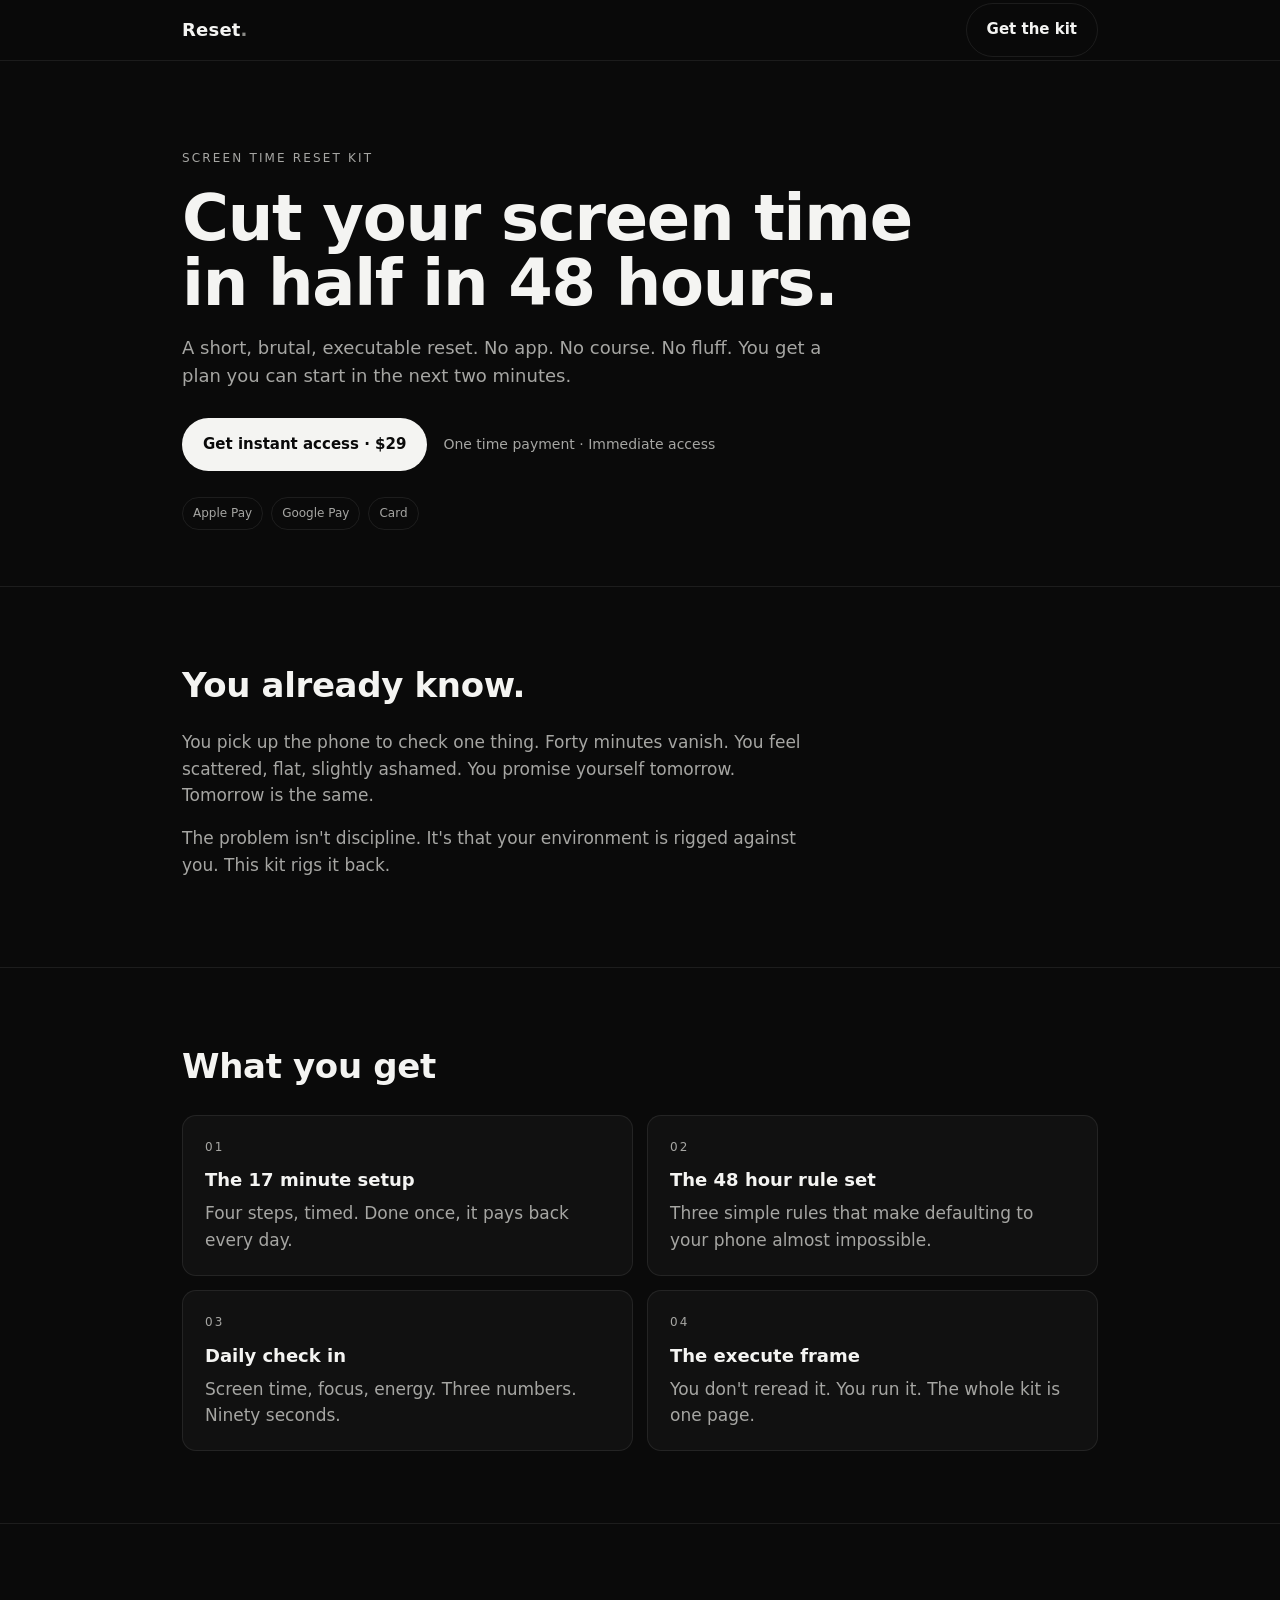
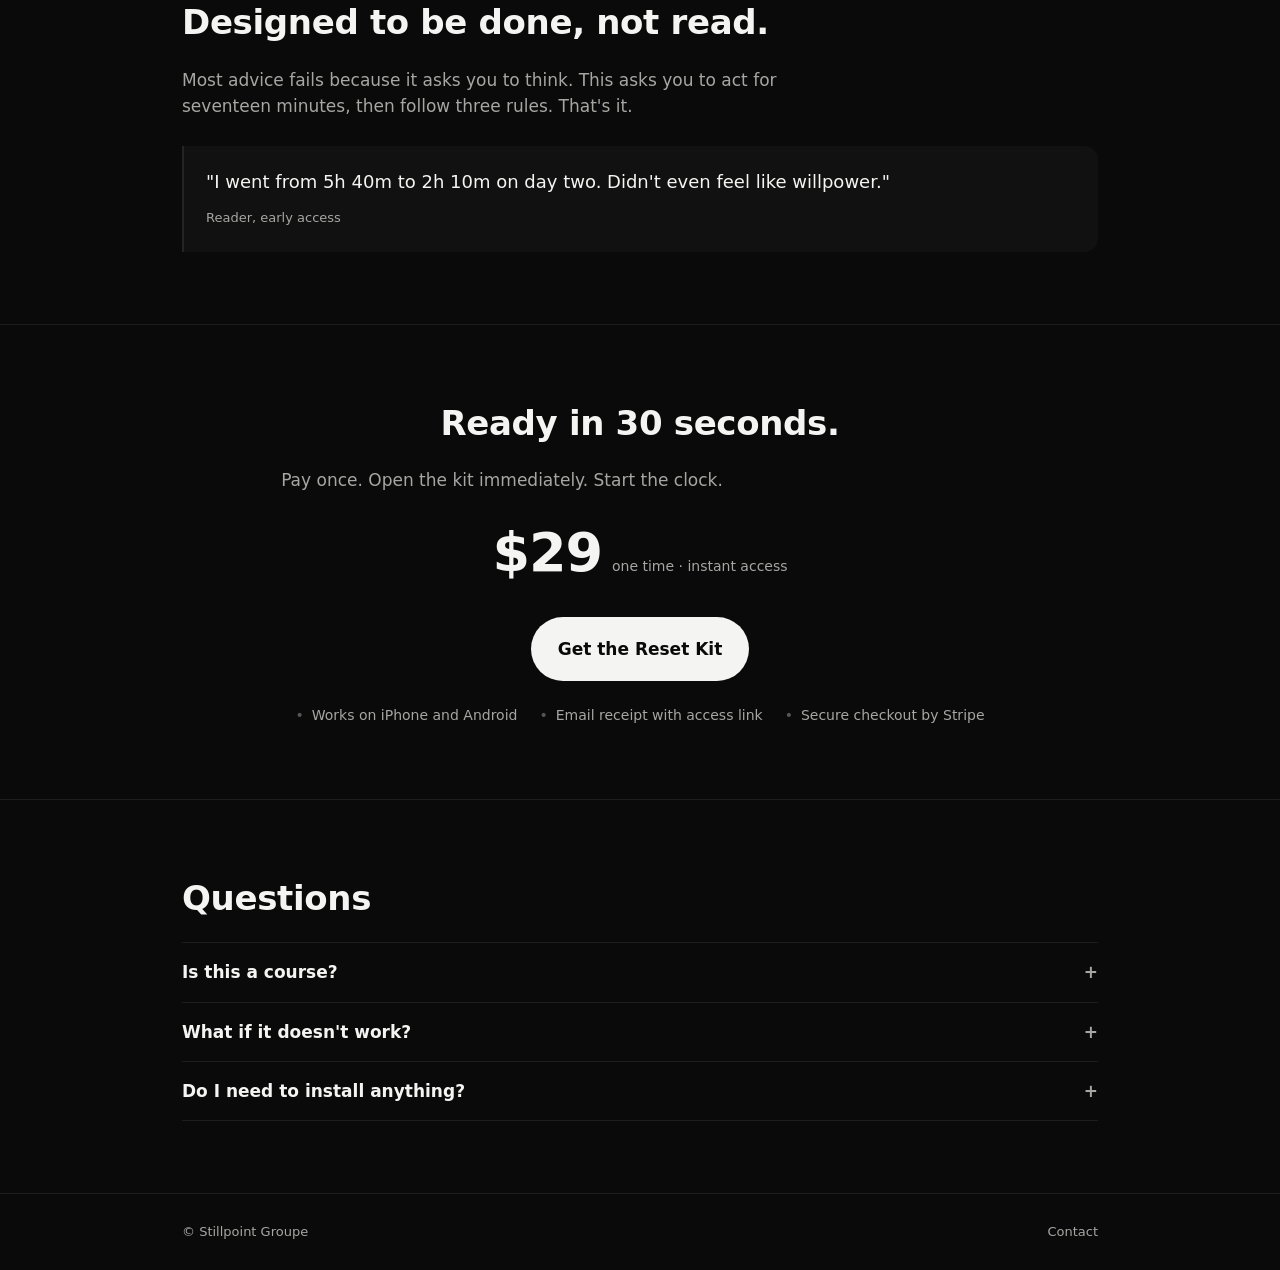
==== index.html @ 8d456a67 "Add files via upload" ====
<!doctype html>
<html lang="en">
<head>
<meta charset="utf-8" />
<meta name="viewport" content="width=device-width,initial-scale=1" />
<title>Screen Time Reset Kit — Cut your screen time in half in 48 hours</title>
<meta name="description" content="Cut your screen time in half in 48 hours. A simple, executable reset. Immediate access for $29." />
<meta name="theme-color" content="#0a0a0a" />
<link rel="preconnect" href="https://fonts.googleapis.com" crossorigin />
<link rel="icon" href="data:image/svg+xml,%3Csvg xmlns='http://www.w3.org/2000/svg' viewBox='0 0 64 64'%3E%3Crect width='64' height='64' rx='14' fill='%230a0a0a'/%3E%3Ctext x='50%25' y='58%25' text-anchor='middle' font-family='system-ui' font-size='34' font-weight='700' fill='%23f5f5f5'%3ER%3C/text%3E%3C/svg%3E" />
<link rel="stylesheet" href="styles.css" />
<meta property="og:title" content="Screen Time Reset Kit" />
<meta property="og:description" content="Cut your screen time in half in 48 hours. Immediate access." />
<meta property="og:type" content="website" />
<meta property="og:url" content="https://reset.stillpointgroupe.com/" />
</head>
<body>
<header class="nav">
  <div class="wrap nav__inner">
    <a class="brand" href="/">Reset<span class="brand__dot">.</span></a>
    <a class="nav__cta btn btn--ghost" data-cta href="#buy">Get the kit</a>
  </div>
</header>

<main>
  <section class="hero">
    <div class="wrap">
      <p class="eyebrow">Screen Time Reset Kit</p>
      <h1 class="hero__title">Cut your screen time<br/>in half in 48 hours.</h1>
      <p class="hero__sub">A short, brutal, executable reset. No app. No course. No fluff. You get a plan you can start in the next two minutes.</p>
      <div class="hero__ctas">
        <a class="btn btn--primary" data-cta href="#buy">Get instant access · $29</a>
        <span class="hero__meta">One time payment · Immediate access</span>
      </div>
      <ul class="pill-row" aria-hidden="true">
        <li>Apple Pay</li>
        <li>Google Pay</li>
        <li>Card</li>
      </ul>
    </div>
  </section>

  <section class="section problem">
    <div class="wrap">
      <h2>You already know.</h2>
      <p class="lead">You pick up the phone to check one thing. Forty minutes vanish. You feel scattered, flat, slightly ashamed. You promise yourself tomorrow. Tomorrow is the same.</p>
      <p class="lead">The problem isn't discipline. It's that your environment is rigged against you. This kit rigs it back.</p>
    </div>
  </section>

  <section class="section what">
    <div class="wrap">
      <h2>What you get</h2>
      <div class="grid">
        <div class="card">
          <div class="card__num">01</div>
          <h3>The 17 minute setup</h3>
          <p>Four steps, timed. Done once, it pays back every day.</p>
        </div>
        <div class="card">
          <div class="card__num">02</div>
          <h3>The 48 hour rule set</h3>
          <p>Three simple rules that make defaulting to your phone almost impossible.</p>
        </div>
        <div class="card">
          <div class="card__num">03</div>
          <h3>Daily check in</h3>
          <p>Screen time, focus, energy. Three numbers. Ninety seconds.</p>
        </div>
        <div class="card">
          <div class="card__num">04</div>
          <h3>The execute frame</h3>
          <p>You don't reread it. You run it. The whole kit is one page.</p>
        </div>
      </div>
    </div>
  </section>

  <section class="section proof">
    <div class="wrap">
      <h2>Designed to be done, not read.</h2>
      <p class="lead">Most advice fails because it asks you to think. This asks you to act for seventeen minutes, then follow three rules. That's it.</p>
      <blockquote class="quote">
        <p>"I went from 5h 40m to 2h 10m on day two. Didn't even feel like willpower."</p>
        <cite>Reader, early access</cite>
      </blockquote>
    </div>
  </section>

  <section id="buy" class="section buy">
    <div class="wrap buy__inner">
      <h2>Ready in 30 seconds.</h2>
      <p class="lead">Pay once. Open the kit immediately. Start the clock.</p>
      <div class="price">
        <span class="price__amount">$29</span>
        <span class="price__note">one time · instant access</span>
      </div>
      <a class="btn btn--primary btn--lg" data-cta href="#">Get the Reset Kit</a>
      <ul class="bullets">
        <li>Works on iPhone and Android</li>
        <li>Email receipt with access link</li>
        <li>Secure checkout by Stripe</li>
      </ul>
    </div>
  </section>

  <section class="section faq">
    <div class="wrap">
      <h2>Questions</h2>
      <details><summary>Is this a course?</summary><p>No. It's a single page of instructions. You'll finish reading it before you finish your coffee.</p></details>
      <details><summary>What if it doesn't work?</summary><p>Email us within 7 days and we'll refund you. No arguments.</p></details>
      <details><summary>Do I need to install anything?</summary><p>One optional app (Opal or Freedom). Everything else uses settings already on your phone.</p></details>
    </div>
  </section>
</main>

<footer class="foot">
  <div class="wrap foot__inner">
    <span>© Stillpoint Groupe</span>
    <span class="foot__links">
      <a href="mailto:hello@stillpointgroupe.com">Contact</a>
    </span>
  </div>
</footer>

<script>
  // Single Stripe payment link for every CTA on the page.
  // Replace STRIPE_PAYMENT_LINK with the real link from Stripe, e.g. https://buy.stripe.com/XXXXXXXXXXXX
  var STRIPE_PAYMENT_LINK = "https://buy.stripe.com/eVq28s4EZ52nftAbla6sw00";

  document.addEventListener("click", function (e) {
    var el = e.target.closest("[data-cta]");
    if (!el) return;
    e.preventDefault();
    window.location.href = STRIPE_PAYMENT_LINK;
  });
</script>
</body>
</html>
---- styles.css ----
:root{
  --bg:#0a0a0a;
  --bg-2:#111;
  --fg:#f4f4f2;
  --muted:#a6a6a3;
  --line:rgba(255,255,255,.08);
  --accent:#f4f4f2;
  --accent-ink:#0a0a0a;
  --radius:14px;
  --maxw:960px;
  --ease:cubic-bezier(.2,.7,.2,1);
}
*{box-sizing:border-box}
html,body{margin:0;padding:0;background:var(--bg);color:var(--fg);}
html{scroll-behavior:smooth}
body{
  font-family: ui-sans-serif, system-ui, "Inter", "Segoe UI", Roboto, Helvetica, Arial, sans-serif;
  font-size:17px;
  line-height:1.55;
  -webkit-font-smoothing:antialiased;
  text-rendering:optimizeLegibility;
}
img,svg{max-width:100%;display:block}
a{color:inherit;text-decoration:none}
.wrap{max-width:var(--maxw);margin:0 auto;padding:0 22px}

/* Nav */
.nav{position:sticky;top:0;z-index:10;background:rgba(10,10,10,.72);backdrop-filter:saturate(140%) blur(10px);border-bottom:1px solid var(--line)}
.nav__inner{display:flex;align-items:center;justify-content:space-between;height:60px}
.brand{font-weight:700;letter-spacing:.2px;font-size:18px}
.brand__dot{color:#8a8a86}

/* Buttons */
.btn{
  display:inline-flex;align-items:center;justify-content:center;gap:8px;
  padding:14px 20px;border-radius:999px;font-weight:600;font-size:15px;
  transition:transform .15s var(--ease), background .2s var(--ease), color .2s var(--ease), border-color .2s var(--ease);
  cursor:pointer;border:1px solid transparent;
}
.btn:active{transform:translateY(1px)}
.btn--primary{background:var(--accent);color:var(--accent-ink)}
.btn--primary:hover{background:#fff}
.btn--ghost{border-color:var(--line);color:var(--fg)}
.btn--ghost:hover{border-color:rgba(255,255,255,.25)}
.btn--lg{padding:18px 26px;font-size:17px}

/* Hero */
.hero{padding:88px 0 56px;border-bottom:1px solid var(--line)}
.eyebrow{color:var(--muted);text-transform:uppercase;letter-spacing:.18em;font-size:12px;margin:0 0 18px}
.hero__title{font-size:clamp(38px,6vw,64px);line-height:1.02;letter-spacing:-.02em;margin:0 0 18px;font-weight:700}
.hero__sub{color:var(--muted);max-width:640px;font-size:18px;margin:0 0 28px}
.hero__ctas{display:flex;align-items:center;gap:16px;flex-wrap:wrap;margin-bottom:26px}
.hero__meta{color:var(--muted);font-size:14px}
.pill-row{list-style:none;padding:0;margin:0;display:flex;gap:8px;flex-wrap:wrap}
.pill-row li{font-size:12px;color:var(--muted);border:1px solid var(--line);padding:6px 10px;border-radius:999px}

/* Sections */
.section{padding:72px 0;border-bottom:1px solid var(--line)}
.section h2{font-size:clamp(26px,3.2vw,34px);letter-spacing:-.01em;margin:0 0 18px;font-weight:700}
.lead{color:var(--muted);font-size:17px;max-width:640px}

/* Grid cards */
.grid{display:grid;grid-template-columns:repeat(2,minmax(0,1fr));gap:14px;margin-top:22px}
.card{background:var(--bg-2);border:1px solid var(--line);border-radius:var(--radius);padding:22px}
.card__num{color:var(--muted);font-size:12px;letter-spacing:.18em;margin-bottom:10px}
.card h3{margin:0 0 6px;font-size:18px}
.card p{margin:0;color:var(--muted)}
@media (max-width:640px){.grid{grid-template-columns:1fr}}

/* Quote */
.quote{margin:26px 0 0;padding:22px;border-left:2px solid var(--line);background:var(--bg-2);border-radius:0 var(--radius) var(--radius) 0}
.quote p{margin:0 0 8px;font-size:18px}
.quote cite{color:var(--muted);font-style:normal;font-size:13px}

/* Buy */
.buy__inner{text-align:center}
.price{display:flex;align-items:baseline;justify-content:center;gap:10px;margin:14px 0 22px}
.price__amount{font-size:54px;font-weight:700;letter-spacing:-.02em}
.price__note{color:var(--muted);font-size:14px}
.bullets{list-style:none;padding:0;margin:24px auto 0;color:var(--muted);display:flex;gap:22px;flex-wrap:wrap;justify-content:center;font-size:14px}
.bullets li::before{content:"•";margin-right:8px;color:#555}

/* FAQ */
.faq details{border-top:1px solid var(--line);padding:16px 0}
.faq details:last-of-type{border-bottom:1px solid var(--line)}
.faq summary{cursor:pointer;font-weight:600;list-style:none}
.faq summary::-webkit-details-marker{display:none}
.faq summary::after{content:"+";float:right;color:var(--muted)}
.faq details[open] summary::after{content:"–"}
.faq details p{color:var(--muted);margin:10px 0 0}

/* Footer */
.foot{padding:28px 0;color:var(--muted);font-size:13px}
.foot__inner{display:flex;justify-content:space-between;align-items:center}
.foot__links a:hover{color:var(--fg)}

/* Start page */
.start{padding:72px 0 96px}
.start h1{font-size:clamp(32px,4.4vw,46px);letter-spacing:-.02em;margin:0 0 10px}
.start__sub{color:var(--muted);margin:0 0 28px;max-width:600px}
.step{border-top:1px solid var(--line);padding:22px 0}
.step:last-child{border-bottom:1px solid var(--line)}
.step__tag{color:var(--muted);font-size:12px;letter-spacing:.18em;text-transform:uppercase;margin-bottom:6px}
.step h2{margin:0 0 10px;font-size:22px}
.step ul{margin:6px 0 0 18px;padding:0;color:var(--fg)}
.step ul li{margin:4px 0}
.final{margin-top:28px;font-size:20px;font-weight:600}
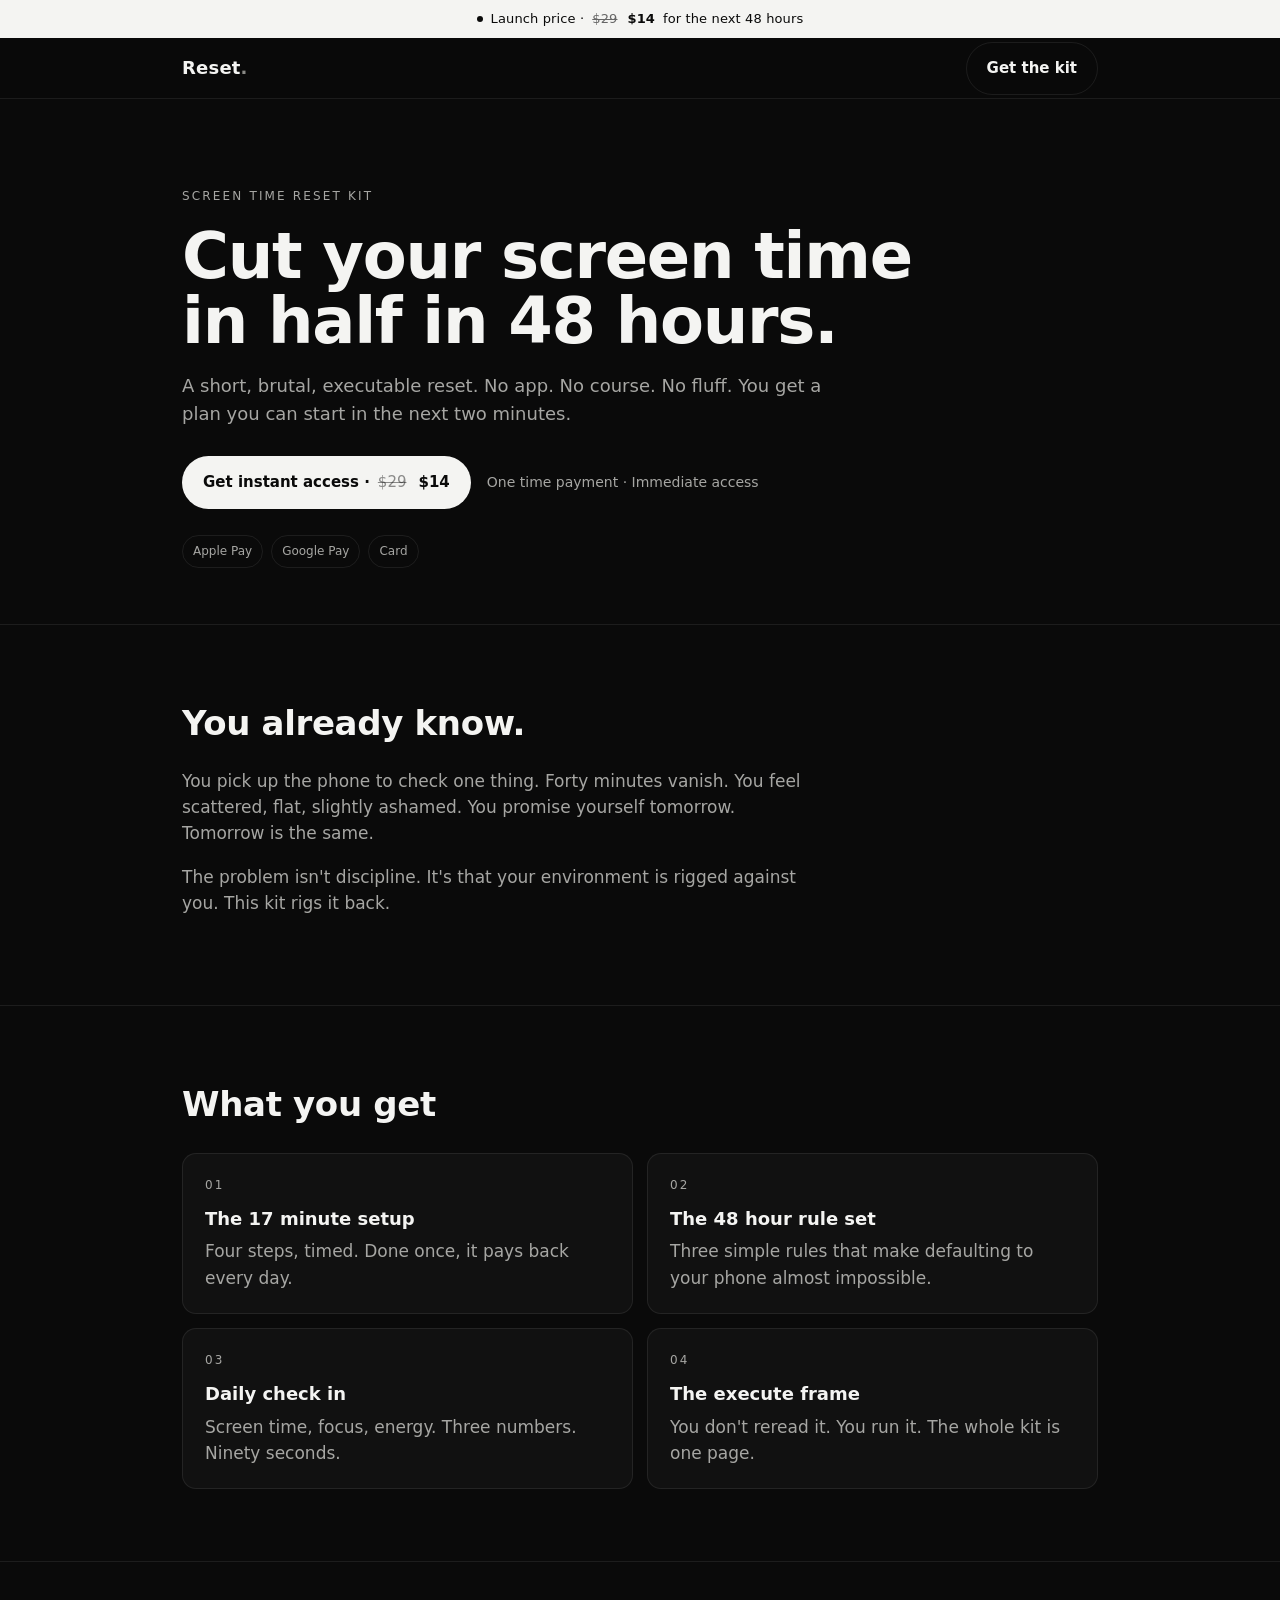
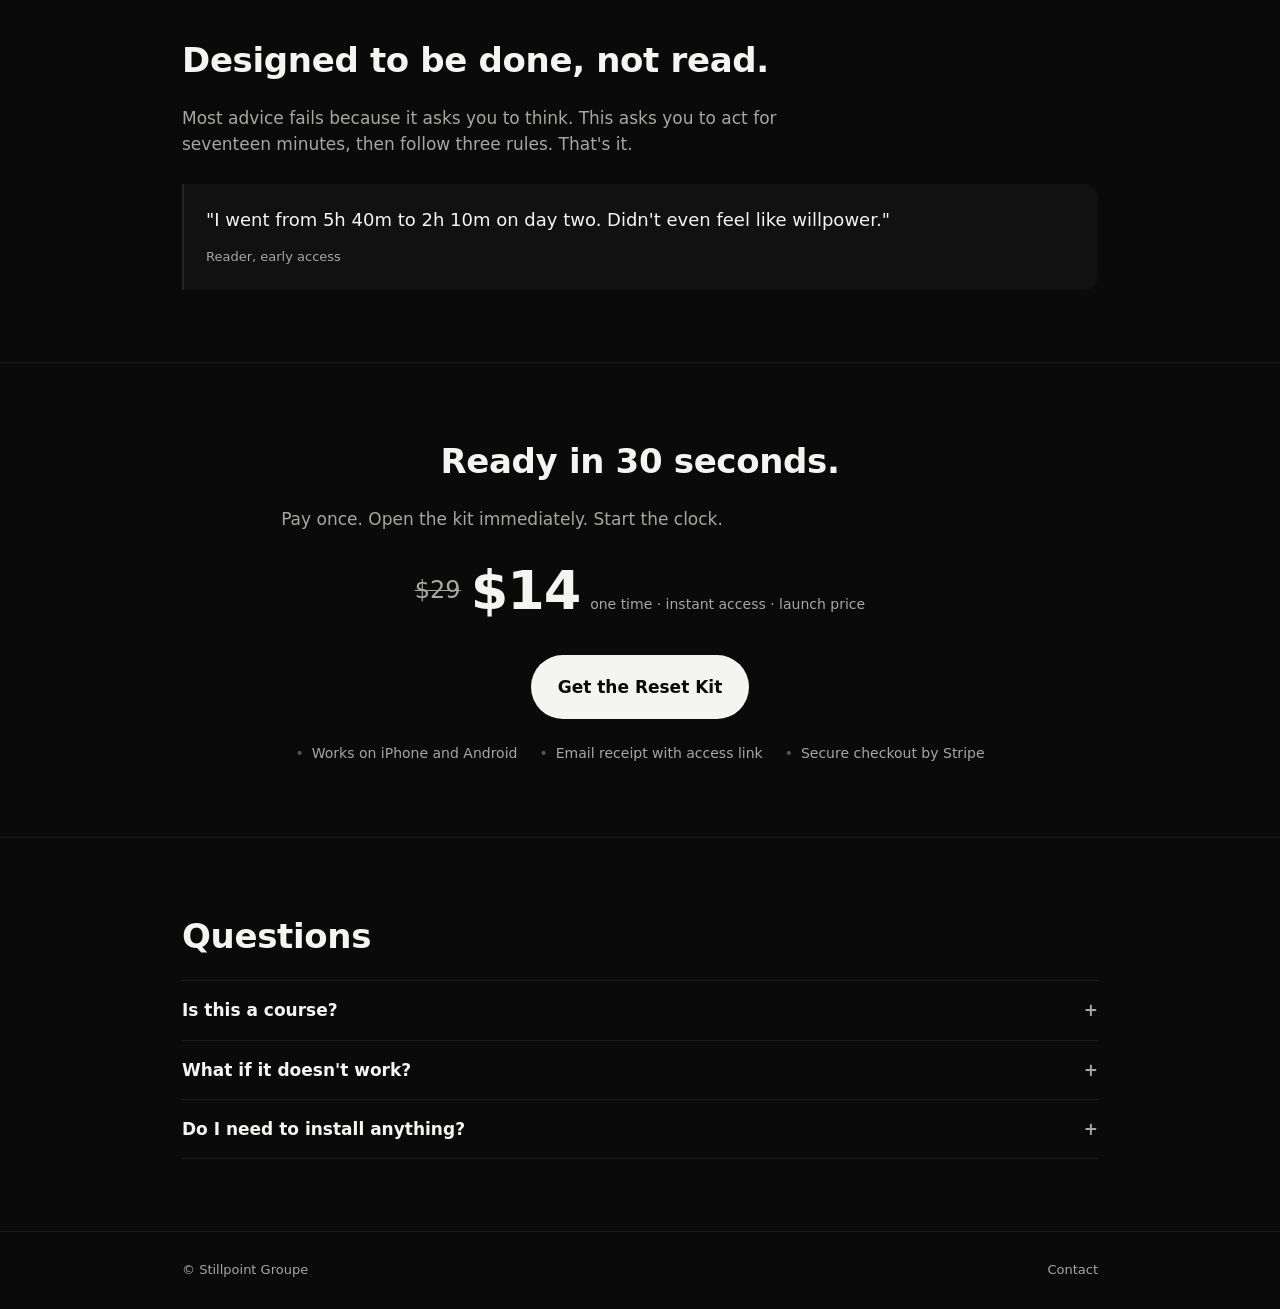
==== commit ac6f4d32: "Add files via upload" ====
--- a/index.html
+++ b/index.html
@@ -4,7 +4,7 @@
 <meta charset="utf-8" />
 <meta name="viewport" content="width=device-width,initial-scale=1" />
 <title>Screen Time Reset Kit — Cut your screen time in half in 48 hours</title>
-<meta name="description" content="Cut your screen time in half in 48 hours. A simple, executable reset. Immediate access for $29." />
+<meta name="description" content="Cut your screen time in half in 48 hours. A simple, executable reset. Immediate access for $14." />
 <meta name="theme-color" content="#0a0a0a" />
 <link rel="preconnect" href="https://fonts.googleapis.com" crossorigin />
 <link rel="icon" href="data:image/svg+xml,%3Csvg xmlns='http://www.w3.org/2000/svg' viewBox='0 0 64 64'%3E%3Crect width='64' height='64' rx='14' fill='%230a0a0a'/%3E%3Ctext x='50%25' y='58%25' text-anchor='middle' font-family='system-ui' font-size='34' font-weight='700' fill='%23f5f5f5'%3ER%3C/text%3E%3C/svg%3E" />
@@ -15,6 +15,12 @@
 <meta property="og:url" content="https://reset.stillpointgroupe.com/" />
 </head>
 <body>
+<div class="banner" role="region" aria-label="Launch offer">
+  <div class="wrap banner__inner">
+    <span class="banner__dot" aria-hidden="true"></span>
+    Launch price · <s class="banner__strike">$29</s> <strong>$14</strong> for the next 48 hours
+  </div>
+</div>
 <header class="nav">
   <div class="wrap nav__inner">
     <a class="brand" href="/">Reset<span class="brand__dot">.</span></a>
@@ -29,7 +35,7 @@
       <h1 class="hero__title">Cut your screen time<br/>in half in 48 hours.</h1>
       <p class="hero__sub">A short, brutal, executable reset. No app. No course. No fluff. You get a plan you can start in the next two minutes.</p>
       <div class="hero__ctas">
-        <a class="btn btn--primary" data-cta href="#buy">Get instant access · $29</a>
+        <a class="btn btn--primary" data-cta href="#buy">Get instant access · <s class="cta__strike">$29</s> $14</a>
         <span class="hero__meta">One time payment · Immediate access</span>
       </div>
       <ul class="pill-row" aria-hidden="true">
@@ -92,8 +98,9 @@
       <h2>Ready in 30 seconds.</h2>
       <p class="lead">Pay once. Open the kit immediately. Start the clock.</p>
       <div class="price">
-        <span class="price__amount">$29</span>
-        <span class="price__note">one time · instant access</span>
+        <span class="price__was" aria-label="Original price">$29</span>
+        <span class="price__amount">$14</span>
+        <span class="price__note">one time · instant access · launch price</span>
       </div>
       <a class="btn btn--primary btn--lg" data-cta href="#">Get the Reset Kit</a>
       <ul class="bullets">
--- a/styles.css
+++ b/styles.css
@@ -23,6 +23,19 @@
 img,svg{max-width:100%;display:block}
 a{color:inherit;text-decoration:none}
 .wrap{max-width:var(--maxw);margin:0 auto;padding:0 22px}
+
+/* Launch banner */
+.banner{background:#f4f4f2;color:#0a0a0a;font-size:13px;font-weight:500;letter-spacing:.01em}
+.banner__inner{display:flex;align-items:center;justify-content:center;gap:8px;padding:9px 22px;text-align:center;flex-wrap:wrap}
+.banner__strike{color:#666;text-decoration:line-through;text-decoration-thickness:1px;margin-right:2px}
+.banner__dot{display:inline-block;width:6px;height:6px;border-radius:50%;background:#0a0a0a;animation:pulse 1.6s var(--ease) infinite}
+@keyframes pulse{0%,100%{opacity:1;transform:scale(1)}50%{opacity:.4;transform:scale(.7)}}
+
+/* CTA strike */
+.cta__strike{color:rgba(10,10,10,.45);text-decoration:line-through;text-decoration-thickness:1px;margin-right:4px;font-weight:500}
+
+/* Was price */
+.price__was{color:var(--muted);text-decoration:line-through;text-decoration-thickness:1px;font-size:24px;font-weight:500;align-self:center}
 
 /* Nav */
 .nav{position:sticky;top:0;z-index:10;background:rgba(10,10,10,.72);backdrop-filter:saturate(140%) blur(10px);border-bottom:1px solid var(--line)}
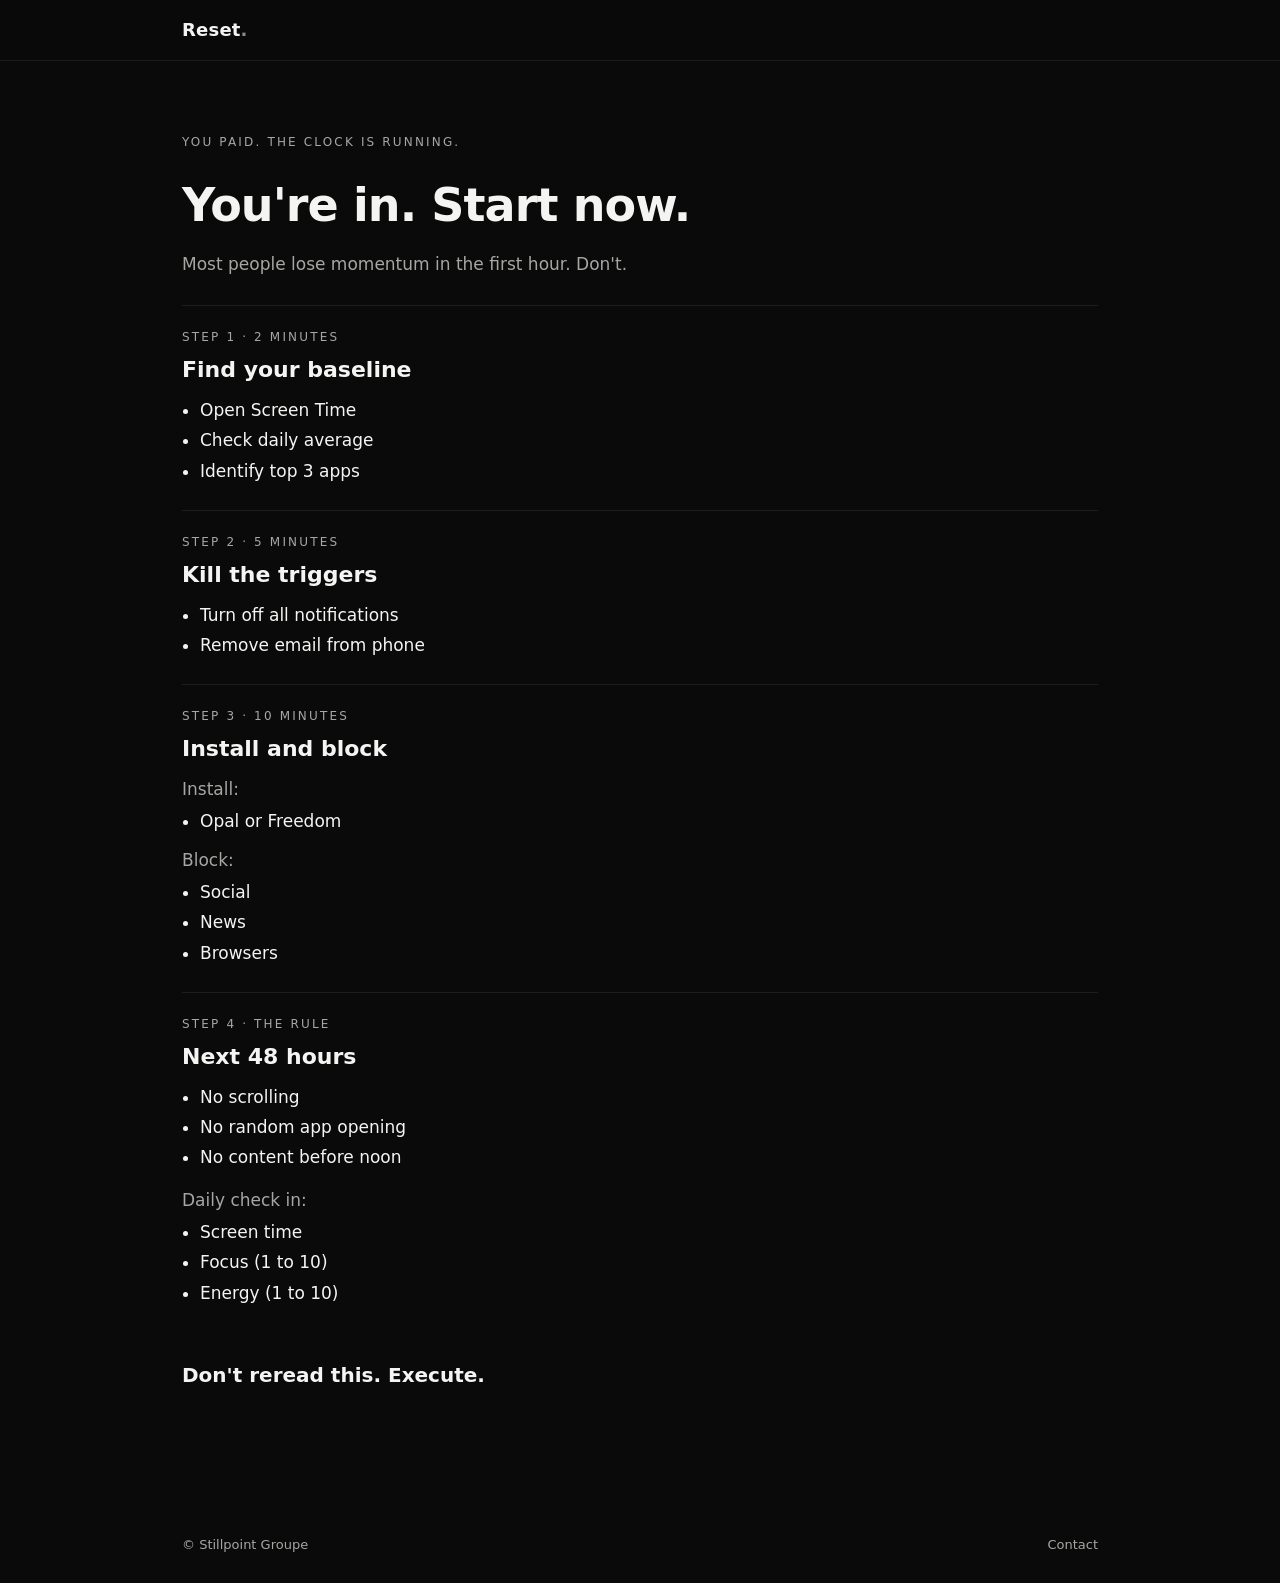
==== commit 2e4b33a0: "Add files via upload" ====
--- a/index.html
+++ b/index.html
@@ -3,144 +3,103 @@
 <head>
 <meta charset="utf-8" />
 <meta name="viewport" content="width=device-width,initial-scale=1" />
-<title>Screen Time Reset Kit — Cut your screen time in half in 48 hours</title>
-<meta name="description" content="Cut your screen time in half in 48 hours. A simple, executable reset. Immediate access for $14." />
+<title>You're in. Start now. — Screen Time Reset Kit</title>
+<meta name="robots" content="noindex" />
 <meta name="theme-color" content="#0a0a0a" />
-<link rel="preconnect" href="https://fonts.googleapis.com" crossorigin />
 <link rel="icon" href="data:image/svg+xml,%3Csvg xmlns='http://www.w3.org/2000/svg' viewBox='0 0 64 64'%3E%3Crect width='64' height='64' rx='14' fill='%230a0a0a'/%3E%3Ctext x='50%25' y='58%25' text-anchor='middle' font-family='system-ui' font-size='34' font-weight='700' fill='%23f5f5f5'%3ER%3C/text%3E%3C/svg%3E" />
-<link rel="stylesheet" href="styles.css" />
-<meta property="og:title" content="Screen Time Reset Kit" />
-<meta property="og:description" content="Cut your screen time in half in 48 hours. Immediate access." />
-<meta property="og:type" content="website" />
-<meta property="og:url" content="https://reset.stillpointgroupe.com/" />
+<link rel="stylesheet" href="../styles.css" />
+<!-- TikTok Pixel Code Start -->
+<script>
+!function (w, d, t) {
+  w.TiktokAnalyticsObject=t;var ttq=w[t]=w[t]||[];ttq.methods=["page","track","identify","instances","debug","on","off","once","ready","alias","group","enableCookie","disableCookie","holdConsent","revokeConsent","grantConsent"],ttq.setAndDefer=function(t,e){t[e]=function(){t.push([e].concat(Array.prototype.slice.call(arguments,0)))}};for(var i=0;i<ttq.methods.length;i++)ttq.setAndDefer(ttq,ttq.methods[i]);ttq.instance=function(t){for(var e=ttq._i[t]||[],n=0;n<ttq.methods.length;n++)ttq.setAndDefer(e,ttq.methods[n]);return e},ttq.load=function(e,n){var r="https://analytics.tiktok.com/i18n/pixel/events.js",o=n&&n.partner;ttq._i=ttq._i||{},ttq._i[e]=[],ttq._i[e]._u=r,ttq._t=ttq._t||{},ttq._t[e]=+new Date,ttq._o=ttq._o||{},ttq._o[e]=n||{};n=document.createElement("script");n.type="text/javascript",n.async=!0,n.src=r+"?sdkid="+e+"&lib="+t;e=document.getElementsByTagName("script")[0];e.parentNode.insertBefore(n,e)};
+  ttq.load('D7QIOJBC77UEKU3PU98G');
+  ttq.page();
+  // /start is only reached after successful Stripe checkout, so fire purchase
+  ttq.track('CompletePayment', {
+    value: 14,
+    currency: 'USD',
+    contents: [{
+      content_id: 'screen-time-reset-kit',
+      content_type: 'product',
+      content_name: 'Screen Time Reset Kit'
+    }]
+  });
+}(window, document, 'ttq');
+</script>
+<!-- TikTok Pixel Code End -->
 </head>
 <body>
-<div class="banner" role="region" aria-label="Launch offer">
-  <div class="wrap banner__inner">
-    <span class="banner__dot" aria-hidden="true"></span>
-    Launch price · <s class="banner__strike">$29</s> <strong>$14</strong> for the next 48 hours
-  </div>
-</div>
 <header class="nav">
   <div class="wrap nav__inner">
     <a class="brand" href="/">Reset<span class="brand__dot">.</span></a>
-    <a class="nav__cta btn btn--ghost" data-cta href="#buy">Get the kit</a>
   </div>
 </header>
 
-<main>
-  <section class="hero">
-    <div class="wrap">
-      <p class="eyebrow">Screen Time Reset Kit</p>
-      <h1 class="hero__title">Cut your screen time<br/>in half in 48 hours.</h1>
-      <p class="hero__sub">A short, brutal, executable reset. No app. No course. No fluff. You get a plan you can start in the next two minutes.</p>
-      <div class="hero__ctas">
-        <a class="btn btn--primary" data-cta href="#buy">Get instant access · <s class="cta__strike">$29</s> $14</a>
-        <span class="hero__meta">One time payment · Immediate access</span>
-      </div>
-      <ul class="pill-row" aria-hidden="true">
-        <li>Apple Pay</li>
-        <li>Google Pay</li>
-        <li>Card</li>
+<main class="start">
+  <div class="wrap">
+    <p class="eyebrow">You paid. The clock is running.</p>
+    <h1>You're in. Start now.</h1>
+    <p class="start__sub">Most people lose momentum in the first hour. Don't.</p>
+
+    <section class="step">
+      <div class="step__tag">Step 1 · 2 minutes</div>
+      <h2>Find your baseline</h2>
+      <ul>
+        <li>Open Screen Time</li>
+        <li>Check daily average</li>
+        <li>Identify top 3 apps</li>
       </ul>
-    </div>
-  </section>
+    </section>
 
-  <section class="section problem">
-    <div class="wrap">
-      <h2>You already know.</h2>
-      <p class="lead">You pick up the phone to check one thing. Forty minutes vanish. You feel scattered, flat, slightly ashamed. You promise yourself tomorrow. Tomorrow is the same.</p>
-      <p class="lead">The problem isn't discipline. It's that your environment is rigged against you. This kit rigs it back.</p>
-    </div>
-  </section>
+    <section class="step">
+      <div class="step__tag">Step 2 · 5 minutes</div>
+      <h2>Kill the triggers</h2>
+      <ul>
+        <li>Turn off all notifications</li>
+        <li>Remove email from phone</li>
+      </ul>
+    </section>
 
-  <section class="section what">
-    <div class="wrap">
-      <h2>What you get</h2>
-      <div class="grid">
-        <div class="card">
-          <div class="card__num">01</div>
-          <h3>The 17 minute setup</h3>
-          <p>Four steps, timed. Done once, it pays back every day.</p>
-        </div>
-        <div class="card">
-          <div class="card__num">02</div>
-          <h3>The 48 hour rule set</h3>
-          <p>Three simple rules that make defaulting to your phone almost impossible.</p>
-        </div>
-        <div class="card">
-          <div class="card__num">03</div>
-          <h3>Daily check in</h3>
-          <p>Screen time, focus, energy. Three numbers. Ninety seconds.</p>
-        </div>
-        <div class="card">
-          <div class="card__num">04</div>
-          <h3>The execute frame</h3>
-          <p>You don't reread it. You run it. The whole kit is one page.</p>
-        </div>
-      </div>
-    </div>
-  </section>
+    <section class="step">
+      <div class="step__tag">Step 3 · 10 minutes</div>
+      <h2>Install and block</h2>
+      <p class="lead" style="margin:0 0 6px">Install:</p>
+      <ul>
+        <li>Opal or Freedom</li>
+      </ul>
+      <p class="lead" style="margin:12px 0 6px">Block:</p>
+      <ul>
+        <li>Social</li>
+        <li>News</li>
+        <li>Browsers</li>
+      </ul>
+    </section>
 
-  <section class="section proof">
-    <div class="wrap">
-      <h2>Designed to be done, not read.</h2>
-      <p class="lead">Most advice fails because it asks you to think. This asks you to act for seventeen minutes, then follow three rules. That's it.</p>
-      <blockquote class="quote">
-        <p>"I went from 5h 40m to 2h 10m on day two. Didn't even feel like willpower."</p>
-        <cite>Reader, early access</cite>
-      </blockquote>
-    </div>
-  </section>
+    <section class="step">
+      <div class="step__tag">Step 4 · The rule</div>
+      <h2>Next 48 hours</h2>
+      <ul>
+        <li>No scrolling</li>
+        <li>No random app opening</li>
+        <li>No content before noon</li>
+      </ul>
+      <p class="lead" style="margin:16px 0 6px">Daily check in:</p>
+      <ul>
+        <li>Screen time</li>
+        <li>Focus (1 to 10)</li>
+        <li>Energy (1 to 10)</li>
+      </ul>
+    </section>
 
-  <section id="buy" class="section buy">
-    <div class="wrap buy__inner">
-      <h2>Ready in 30 seconds.</h2>
-      <p class="lead">Pay once. Open the kit immediately. Start the clock.</p>
-      <div class="price">
-        <span class="price__was" aria-label="Original price">$29</span>
-        <span class="price__amount">$14</span>
-        <span class="price__note">one time · instant access · launch price</span>
-      </div>
-      <a class="btn btn--primary btn--lg" data-cta href="#">Get the Reset Kit</a>
-      <ul class="bullets">
-        <li>Works on iPhone and Android</li>
-        <li>Email receipt with access link</li>
-        <li>Secure checkout by Stripe</li>
-      </ul>
-    </div>
-  </section>
-
-  <section class="section faq">
-    <div class="wrap">
-      <h2>Questions</h2>
-      <details><summary>Is this a course?</summary><p>No. It's a single page of instructions. You'll finish reading it before you finish your coffee.</p></details>
-      <details><summary>What if it doesn't work?</summary><p>Email us within 7 days and we'll refund you. No arguments.</p></details>
-      <details><summary>Do I need to install anything?</summary><p>One optional app (Opal or Freedom). Everything else uses settings already on your phone.</p></details>
-    </div>
-  </section>
+    <p class="final">Don't reread this. Execute.</p>
+  </div>
 </main>
 
 <footer class="foot">
   <div class="wrap foot__inner">
     <span>© Stillpoint Groupe</span>
-    <span class="foot__links">
-      <a href="mailto:hello@stillpointgroupe.com">Contact</a>
-    </span>
+    <span class="foot__links"><a href="mailto:hello@stillpointgroupe.com">Contact</a></span>
   </div>
 </footer>
-
-<script>
-  // Single Stripe payment link for every CTA on the page.
-  // Replace STRIPE_PAYMENT_LINK with the real link from Stripe, e.g. https://buy.stripe.com/XXXXXXXXXXXX
-  var STRIPE_PAYMENT_LINK = "https://buy.stripe.com/eVq28s4EZ52nftAbla6sw00";
-
-  document.addEventListener("click", function (e) {
-    var el = e.target.closest("[data-cta]");
-    if (!el) return;
-    e.preventDefault();
-    window.location.href = STRIPE_PAYMENT_LINK;
-  });
-</script>
 </body>
 </html>
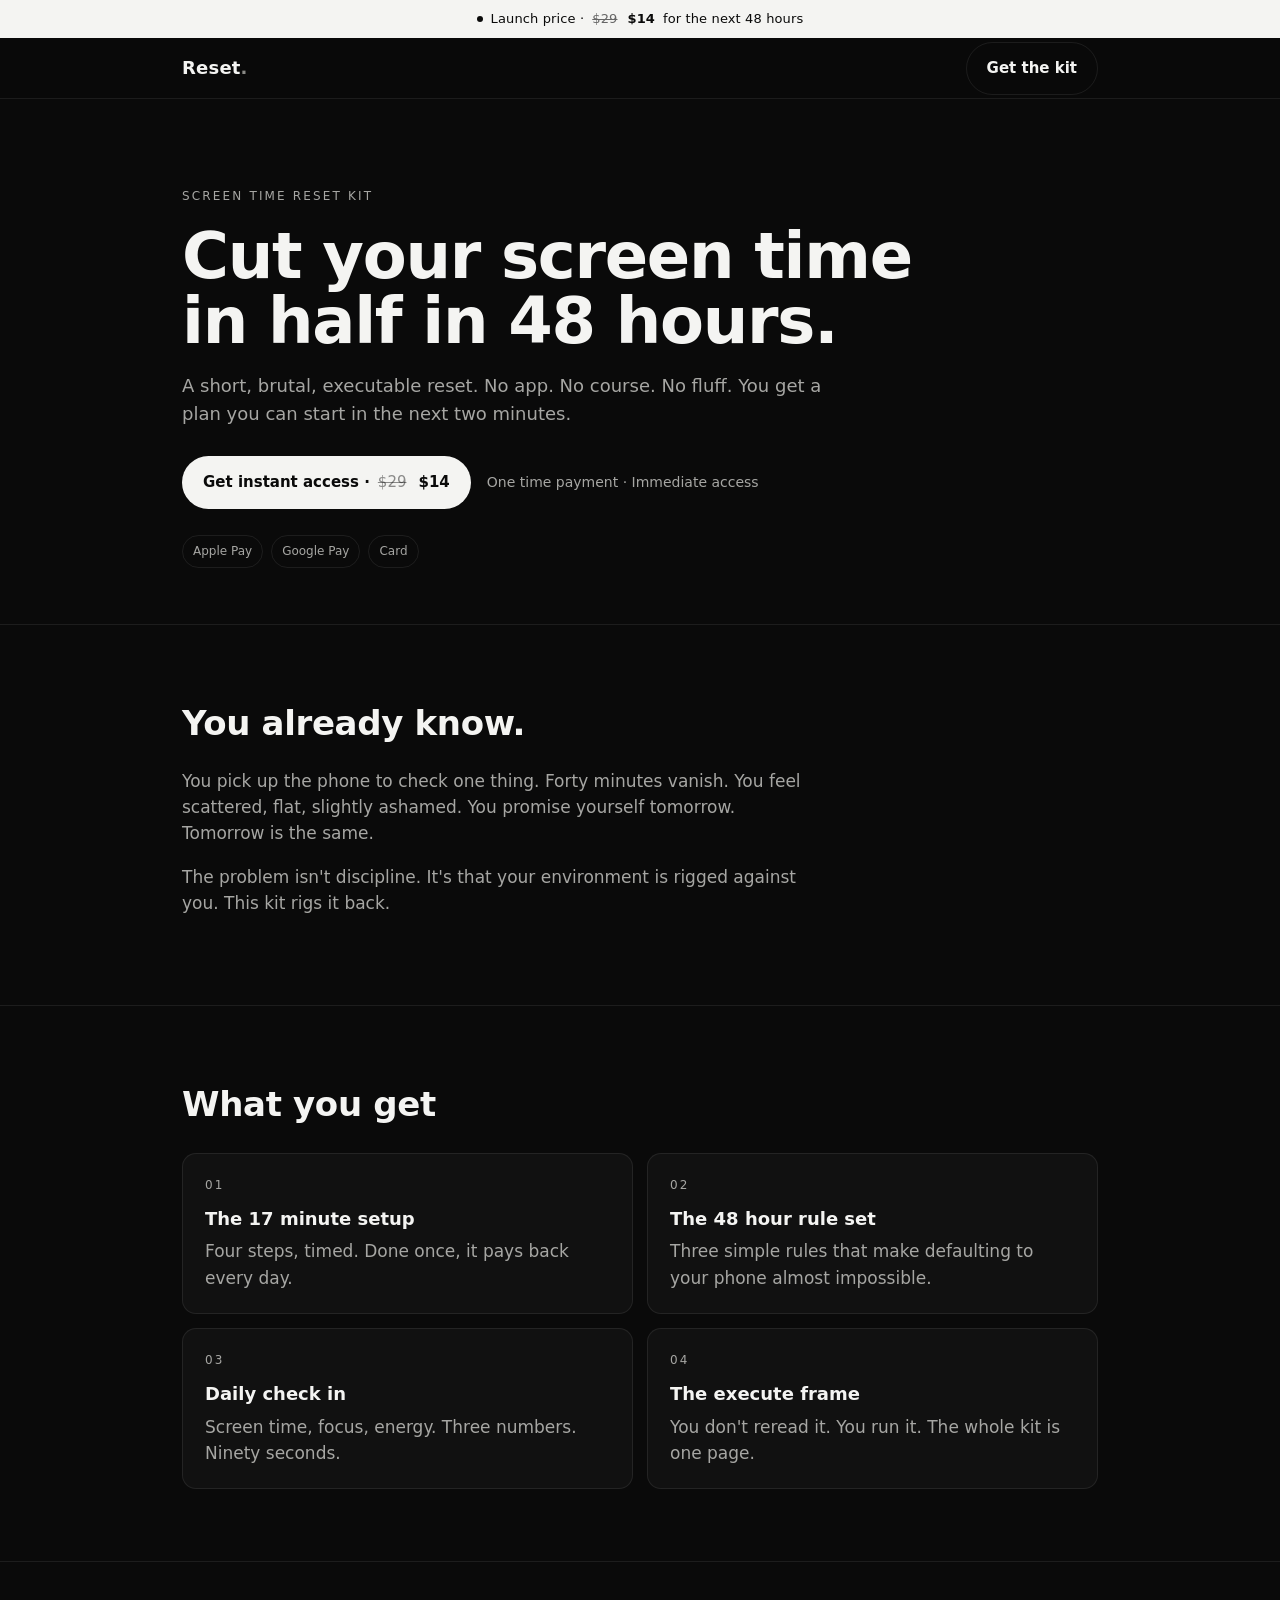
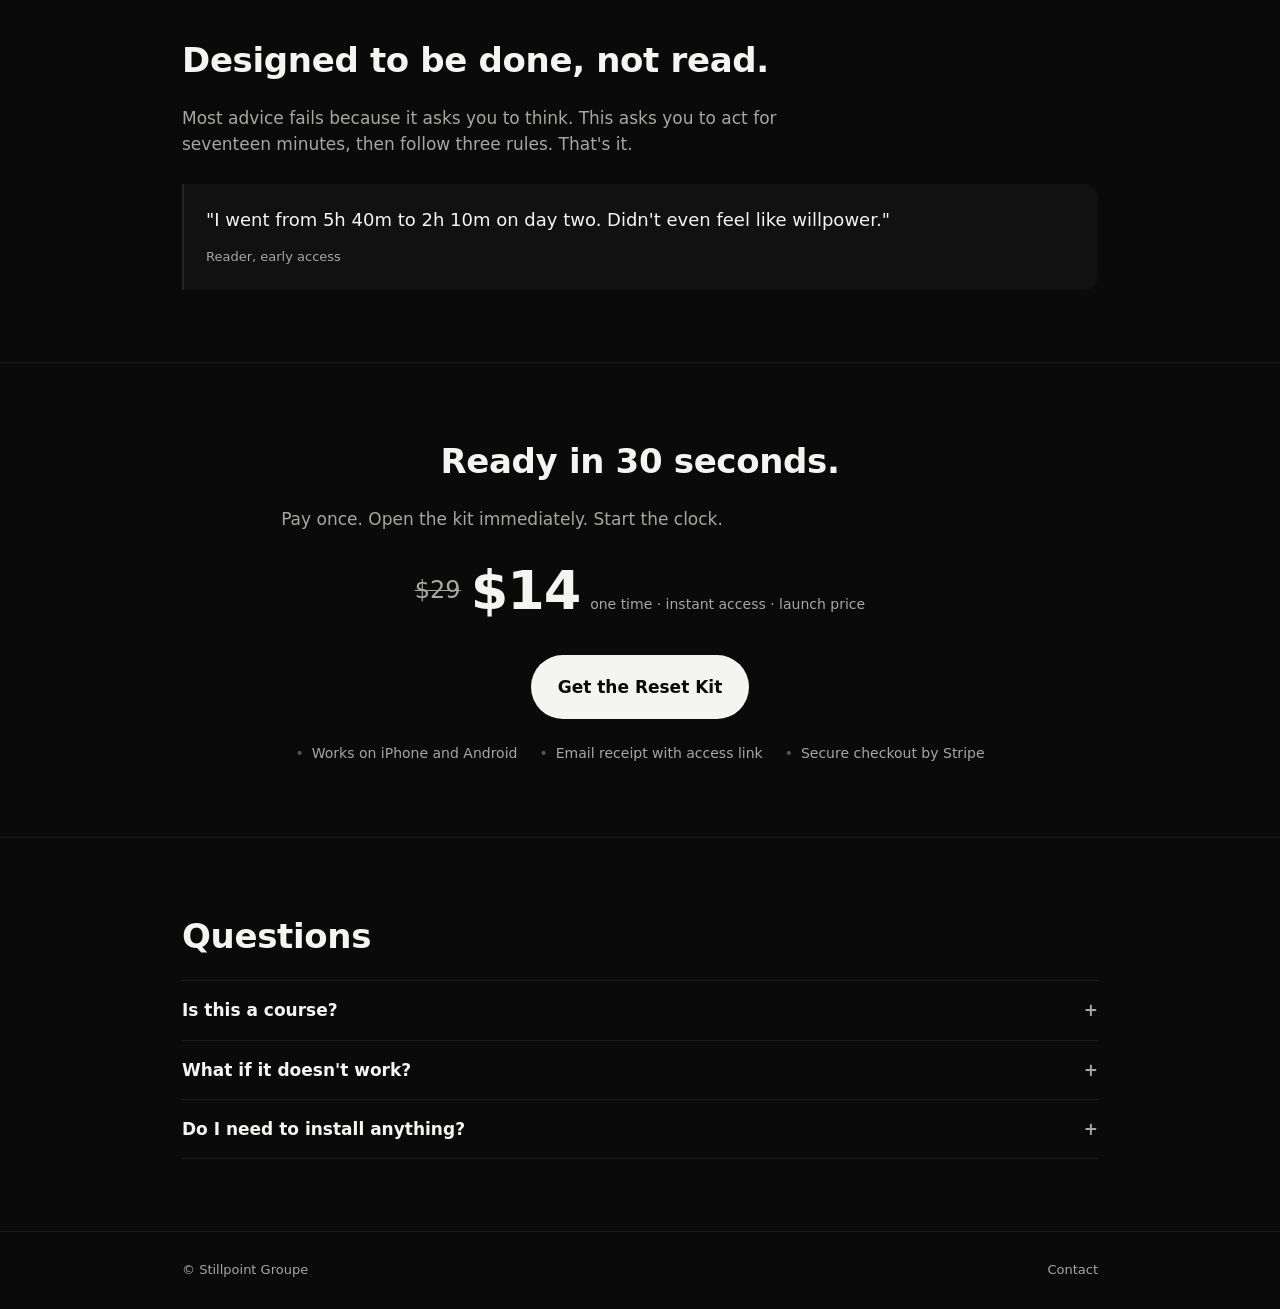
==== commit e1928f2c: "Add files via upload" ====
--- a/index.html
+++ b/index.html
@@ -3,103 +3,166 @@
 <head>
 <meta charset="utf-8" />
 <meta name="viewport" content="width=device-width,initial-scale=1" />
-<title>You're in. Start now. — Screen Time Reset Kit</title>
-<meta name="robots" content="noindex" />
+<title>Screen Time Reset Kit — Cut your screen time in half in 48 hours</title>
+<meta name="description" content="Cut your screen time in half in 48 hours. A simple, executable reset. Immediate access for $14." />
 <meta name="theme-color" content="#0a0a0a" />
+<link rel="preconnect" href="https://fonts.googleapis.com" crossorigin />
 <link rel="icon" href="data:image/svg+xml,%3Csvg xmlns='http://www.w3.org/2000/svg' viewBox='0 0 64 64'%3E%3Crect width='64' height='64' rx='14' fill='%230a0a0a'/%3E%3Ctext x='50%25' y='58%25' text-anchor='middle' font-family='system-ui' font-size='34' font-weight='700' fill='%23f5f5f5'%3ER%3C/text%3E%3C/svg%3E" />
-<link rel="stylesheet" href="../styles.css" />
+<link rel="stylesheet" href="styles.css" />
 <!-- TikTok Pixel Code Start -->
 <script>
 !function (w, d, t) {
   w.TiktokAnalyticsObject=t;var ttq=w[t]=w[t]||[];ttq.methods=["page","track","identify","instances","debug","on","off","once","ready","alias","group","enableCookie","disableCookie","holdConsent","revokeConsent","grantConsent"],ttq.setAndDefer=function(t,e){t[e]=function(){t.push([e].concat(Array.prototype.slice.call(arguments,0)))}};for(var i=0;i<ttq.methods.length;i++)ttq.setAndDefer(ttq,ttq.methods[i]);ttq.instance=function(t){for(var e=ttq._i[t]||[],n=0;n<ttq.methods.length;n++)ttq.setAndDefer(e,ttq.methods[n]);return e},ttq.load=function(e,n){var r="https://analytics.tiktok.com/i18n/pixel/events.js",o=n&&n.partner;ttq._i=ttq._i||{},ttq._i[e]=[],ttq._i[e]._u=r,ttq._t=ttq._t||{},ttq._t[e]=+new Date,ttq._o=ttq._o||{},ttq._o[e]=n||{};n=document.createElement("script");n.type="text/javascript",n.async=!0,n.src=r+"?sdkid="+e+"&lib="+t;e=document.getElementsByTagName("script")[0];e.parentNode.insertBefore(n,e)};
   ttq.load('D7QIOJBC77UEKU3PU98G');
   ttq.page();
-  // /start is only reached after successful Stripe checkout, so fire purchase
-  ttq.track('CompletePayment', {
-    value: 14,
-    currency: 'USD',
-    contents: [{
-      content_id: 'screen-time-reset-kit',
-      content_type: 'product',
-      content_name: 'Screen Time Reset Kit'
-    }]
-  });
 }(window, document, 'ttq');
 </script>
 <!-- TikTok Pixel Code End -->
+<meta property="og:title" content="Screen Time Reset Kit" />
+<meta property="og:description" content="Cut your screen time in half in 48 hours. Immediate access." />
+<meta property="og:type" content="website" />
+<meta property="og:url" content="https://reset.stillpointgroupe.com/" />
 </head>
 <body>
+<div class="banner" role="region" aria-label="Launch offer">
+  <div class="wrap banner__inner">
+    <span class="banner__dot" aria-hidden="true"></span>
+    Launch price · <s class="banner__strike">$29</s> <strong>$14</strong> for the next 48 hours
+  </div>
+</div>
 <header class="nav">
   <div class="wrap nav__inner">
     <a class="brand" href="/">Reset<span class="brand__dot">.</span></a>
+    <a class="nav__cta btn btn--ghost" data-cta href="#buy">Get the kit</a>
   </div>
 </header>
 
-<main class="start">
-  <div class="wrap">
-    <p class="eyebrow">You paid. The clock is running.</p>
-    <h1>You're in. Start now.</h1>
-    <p class="start__sub">Most people lose momentum in the first hour. Don't.</p>
+<main>
+  <section class="hero">
+    <div class="wrap">
+      <p class="eyebrow">Screen Time Reset Kit</p>
+      <h1 class="hero__title">Cut your screen time<br/>in half in 48 hours.</h1>
+      <p class="hero__sub">A short, brutal, executable reset. No app. No course. No fluff. You get a plan you can start in the next two minutes.</p>
+      <div class="hero__ctas">
+        <a class="btn btn--primary" data-cta href="#buy">Get instant access · <s class="cta__strike">$29</s> $14</a>
+        <span class="hero__meta">One time payment · Immediate access</span>
+      </div>
+      <ul class="pill-row" aria-hidden="true">
+        <li>Apple Pay</li>
+        <li>Google Pay</li>
+        <li>Card</li>
+      </ul>
+    </div>
+  </section>
 
-    <section class="step">
-      <div class="step__tag">Step 1 · 2 minutes</div>
-      <h2>Find your baseline</h2>
-      <ul>
-        <li>Open Screen Time</li>
-        <li>Check daily average</li>
-        <li>Identify top 3 apps</li>
+  <section class="section problem">
+    <div class="wrap">
+      <h2>You already know.</h2>
+      <p class="lead">You pick up the phone to check one thing. Forty minutes vanish. You feel scattered, flat, slightly ashamed. You promise yourself tomorrow. Tomorrow is the same.</p>
+      <p class="lead">The problem isn't discipline. It's that your environment is rigged against you. This kit rigs it back.</p>
+    </div>
+  </section>
+
+  <section class="section what">
+    <div class="wrap">
+      <h2>What you get</h2>
+      <div class="grid">
+        <div class="card">
+          <div class="card__num">01</div>
+          <h3>The 17 minute setup</h3>
+          <p>Four steps, timed. Done once, it pays back every day.</p>
+        </div>
+        <div class="card">
+          <div class="card__num">02</div>
+          <h3>The 48 hour rule set</h3>
+          <p>Three simple rules that make defaulting to your phone almost impossible.</p>
+        </div>
+        <div class="card">
+          <div class="card__num">03</div>
+          <h3>Daily check in</h3>
+          <p>Screen time, focus, energy. Three numbers. Ninety seconds.</p>
+        </div>
+        <div class="card">
+          <div class="card__num">04</div>
+          <h3>The execute frame</h3>
+          <p>You don't reread it. You run it. The whole kit is one page.</p>
+        </div>
+      </div>
+    </div>
+  </section>
+
+  <section class="section proof">
+    <div class="wrap">
+      <h2>Designed to be done, not read.</h2>
+      <p class="lead">Most advice fails because it asks you to think. This asks you to act for seventeen minutes, then follow three rules. That's it.</p>
+      <blockquote class="quote">
+        <p>"I went from 5h 40m to 2h 10m on day two. Didn't even feel like willpower."</p>
+        <cite>Reader, early access</cite>
+      </blockquote>
+    </div>
+  </section>
+
+  <section id="buy" class="section buy">
+    <div class="wrap buy__inner">
+      <h2>Ready in 30 seconds.</h2>
+      <p class="lead">Pay once. Open the kit immediately. Start the clock.</p>
+      <div class="price">
+        <span class="price__was" aria-label="Original price">$29</span>
+        <span class="price__amount">$14</span>
+        <span class="price__note">one time · instant access · launch price</span>
+      </div>
+      <a class="btn btn--primary btn--lg" data-cta href="#">Get the Reset Kit</a>
+      <ul class="bullets">
+        <li>Works on iPhone and Android</li>
+        <li>Email receipt with access link</li>
+        <li>Secure checkout by Stripe</li>
       </ul>
-    </section>
+    </div>
+  </section>
 
-    <section class="step">
-      <div class="step__tag">Step 2 · 5 minutes</div>
-      <h2>Kill the triggers</h2>
-      <ul>
-        <li>Turn off all notifications</li>
-        <li>Remove email from phone</li>
-      </ul>
-    </section>
-
-    <section class="step">
-      <div class="step__tag">Step 3 · 10 minutes</div>
-      <h2>Install and block</h2>
-      <p class="lead" style="margin:0 0 6px">Install:</p>
-      <ul>
-        <li>Opal or Freedom</li>
-      </ul>
-      <p class="lead" style="margin:12px 0 6px">Block:</p>
-      <ul>
-        <li>Social</li>
-        <li>News</li>
-        <li>Browsers</li>
-      </ul>
-    </section>
-
-    <section class="step">
-      <div class="step__tag">Step 4 · The rule</div>
-      <h2>Next 48 hours</h2>
-      <ul>
-        <li>No scrolling</li>
-        <li>No random app opening</li>
-        <li>No content before noon</li>
-      </ul>
-      <p class="lead" style="margin:16px 0 6px">Daily check in:</p>
-      <ul>
-        <li>Screen time</li>
-        <li>Focus (1 to 10)</li>
-        <li>Energy (1 to 10)</li>
-      </ul>
-    </section>
-
-    <p class="final">Don't reread this. Execute.</p>
-  </div>
+  <section class="section faq">
+    <div class="wrap">
+      <h2>Questions</h2>
+      <details><summary>Is this a course?</summary><p>No. It's a single page of instructions. You'll finish reading it before you finish your coffee.</p></details>
+      <details><summary>What if it doesn't work?</summary><p>Email us within 7 days and we'll refund you. No arguments.</p></details>
+      <details><summary>Do I need to install anything?</summary><p>One optional app (Opal or Freedom). Everything else uses settings already on your phone.</p></details>
+    </div>
+  </section>
 </main>
 
 <footer class="foot">
   <div class="wrap foot__inner">
     <span>© Stillpoint Groupe</span>
-    <span class="foot__links"><a href="mailto:hello@stillpointgroupe.com">Contact</a></span>
+    <span class="foot__links">
+      <a href="mailto:hello@stillpointgroupe.com">Contact</a>
+    </span>
   </div>
 </footer>
+
+<script>
+  // Single Stripe payment link for every CTA on the page.
+  // Replace STRIPE_PAYMENT_LINK with the real link from Stripe, e.g. https://buy.stripe.com/XXXXXXXXXXXX
+  var STRIPE_PAYMENT_LINK = "https://buy.stripe.com/eVq28s4EZ52nftAbla6sw00";
+
+  document.addEventListener("click", function (e) {
+    var el = e.target.closest("[data-cta]");
+    if (!el) return;
+    e.preventDefault();
+    try {
+      if (window.ttq && typeof window.ttq.track === "function") {
+        window.ttq.track("InitiateCheckout", {
+          value: 14,
+          currency: "USD",
+          contents: [{
+            content_id: "screen-time-reset-kit",
+            content_type: "product",
+            content_name: "Screen Time Reset Kit"
+          }]
+        });
+      }
+    } catch (err) {}
+    window.location.href = STRIPE_PAYMENT_LINK;
+  });
+</script>
 </body>
 </html>
